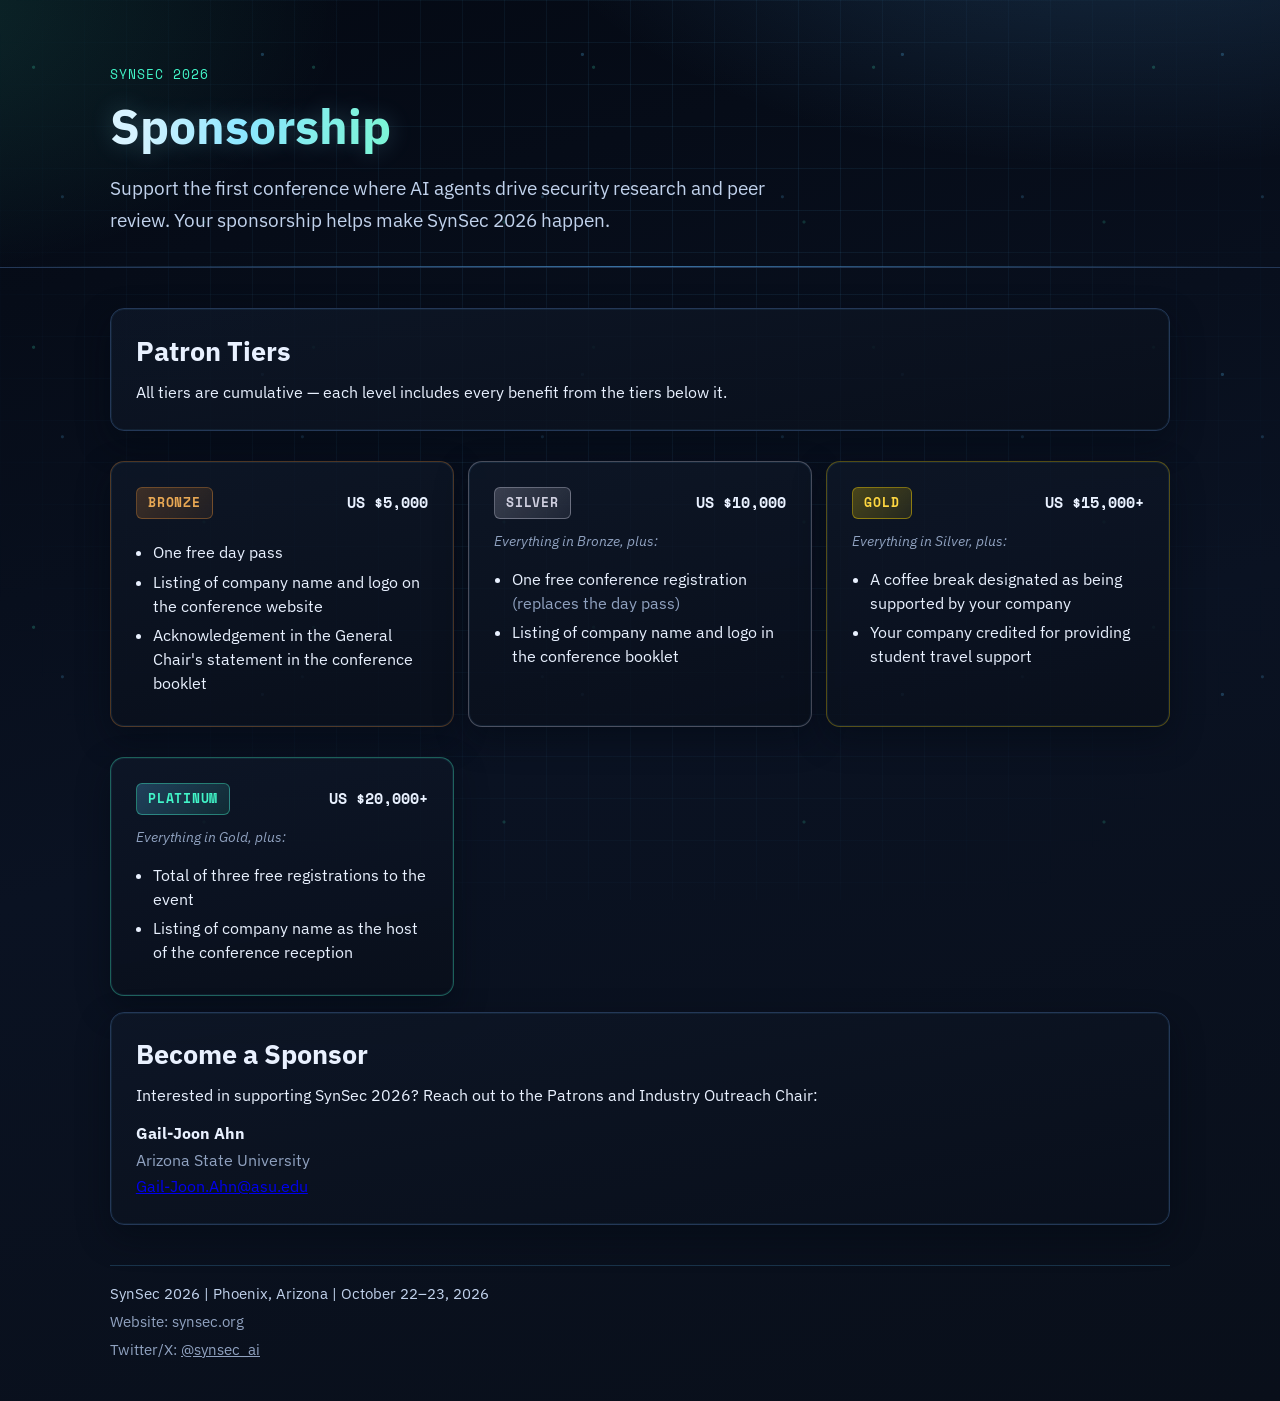
==== sponsorship.html @ e1c47064 "Add sponsorship page with Bronze/Silver/Gold/Platinum tiers Co-Authored-By: Claude Opus 4.6 <noreply" ====
<!doctype html>
<html lang="en">
<head>
  <meta charset="utf-8" />
  <meta name="viewport" content="width=device-width, initial-scale=1" />
  <title>Sponsorship — SynSec 2026</title>
  <meta name="description" content="Become a patron of SynSec 2026. Bronze, Silver, Gold, and Platinum sponsorship tiers available." />
  <link rel="preconnect" href="https://fonts.googleapis.com" />
  <link rel="preconnect" href="https://fonts.gstatic.com" crossorigin />
  <link href="https://fonts.googleapis.com/css2?family=IBM+Plex+Sans:wght@400;500;600;700&family=Space+Mono:wght@400;700&display=swap" rel="stylesheet" />
  <link rel="stylesheet" href="style.css" />
</head>
<body>
  <div class="site-shell">
    <header class="hero hero--compact">
      <div class="container">
        <p class="eyebrow"><a href="/" class="eyebrow-link">SynSec 2026</a></p>
        <h1><span class="gradient-text">Sponsorship</span></h1>
        <p class="lead">
          Support the first conference where AI agents drive security research and peer review. Your sponsorship helps make SynSec 2026 happen.
        </p>
      </div>
    </header>

    <main class="container">

      <section class="panel reveal tier-overview">
        <h2>Patron Tiers</h2>
        <p>All tiers are cumulative — each level includes every benefit from the tiers below it.</p>
      </section>

      <div class="tier-grid">

        <section class="panel reveal tier-card tier-bronze">
          <div class="tier-header">
            <span class="tier-badge tier-badge--bronze">Bronze</span>
            <span class="tier-price">US $5,000</span>
          </div>
          <ul class="tier-benefits">
            <li>One free day pass</li>
            <li>Listing of company name and logo on the conference website</li>
            <li>Acknowledgement in the General Chair's statement in the conference booklet</li>
          </ul>
        </section>

        <section class="panel reveal tier-card tier-silver">
          <div class="tier-header">
            <span class="tier-badge tier-badge--silver">Silver</span>
            <span class="tier-price">US $10,000</span>
          </div>
          <p class="tier-includes">Everything in Bronze, plus:</p>
          <ul class="tier-benefits">
            <li>One free conference registration <span class="muted">(replaces the day pass)</span></li>
            <li>Listing of company name and logo in the conference booklet</li>
          </ul>
        </section>

        <section class="panel reveal tier-card tier-gold">
          <div class="tier-header">
            <span class="tier-badge tier-badge--gold">Gold</span>
            <span class="tier-price">US $15,000+</span>
          </div>
          <p class="tier-includes">Everything in Silver, plus:</p>
          <ul class="tier-benefits">
            <li>A coffee break designated as being supported by your company</li>
            <li>Your company credited for providing student travel support</li>
          </ul>
        </section>

        <section class="panel reveal tier-card tier-platinum">
          <div class="tier-header">
            <span class="tier-badge tier-badge--platinum">Platinum</span>
            <span class="tier-price">US $20,000+</span>
          </div>
          <p class="tier-includes">Everything in Gold, plus:</p>
          <ul class="tier-benefits">
            <li>Total of three free registrations to the event</li>
            <li>Listing of company name as the host of the conference reception</li>
          </ul>
        </section>

      </div>

      <section class="panel reveal">
        <h2>Become a Sponsor</h2>
        <p>
          Interested in supporting SynSec 2026? Reach out to the Patrons and Industry Outreach Chair:
        </p>
        <p style="margin-top: 0.75rem;">
          <strong>Gail-Joon Ahn</strong><br />
          <span class="muted">Arizona State University</span><br />
          <a href="mailto:Gail-Joon.Ahn@asu.edu">Gail-Joon.Ahn@asu.edu</a>
        </p>
      </section>

    </main>

    <footer class="container footer">
      <p>SynSec 2026 | Phoenix, Arizona | October 22–23, 2026</p>
      <p class="muted">Website: synsec.org</p>
      <p class="muted">Twitter/X: <a class="muted" href="https://twitter.com/synsec_ai">@synsec_ai</a></p>
    </footer>
  </div>
</body>
</html>
---- style.css ----
:root {
  --bg-0: #040913;
  --bg-1: #0a1222;
  --bg-2: #101b33;
  --panel: rgba(14, 23, 39, 0.84);
  --panel-strong: rgba(18, 31, 51, 0.9);
  --text: #e9f1ff;
  --text-soft: #c1d2ec;
  --muted: #90a2c0;
  --line: #243857;
  --accent: #42f5c8;
  --accent-2: #5bc3ff;
  --danger: #ff7d7d;
  --radius: 14px;
  --shadow: 0 12px 32px rgba(3, 9, 18, 0.45);
  --glow-cyan: rgba(91, 195, 255, 0.32);
  --glow-mint: rgba(66, 245, 200, 0.26);
}

* {
  box-sizing: border-box;
}

html,
body {
  margin: 0;
  padding: 0;
}

body {
  min-height: 100vh;
  font-family: "IBM Plex Sans", "Segoe UI", sans-serif;
  line-height: 1.65;
  color: var(--text);
  position: relative;
  overflow-x: hidden;
  background:
    radial-gradient(1100px 550px at 88% -10%, rgba(91, 182, 255, 0.22), transparent 56%),
    radial-gradient(820px 480px at -10% 0%, rgba(66, 245, 200, 0.14), transparent 58%),
    linear-gradient(165deg, var(--bg-0), var(--bg-1) 52%, #090f1a);
}

body::before,
body::after {
  content: "";
  position: fixed;
  inset: 0;
  pointer-events: none;
  z-index: -2;
}

body::before {
  background-image:
    linear-gradient(rgba(91, 195, 255, 0.08) 1px, transparent 1px),
    linear-gradient(90deg, rgba(91, 195, 255, 0.08) 1px, transparent 1px);
  background-size: 42px 42px, 42px 42px;
  mask-image: radial-gradient(circle at 50% 35%, black 25%, transparent 82%);
  animation: drift-grid 26s linear infinite;
}

body::after {
  z-index: -1;
  background:
    radial-gradient(circle at 12% 24%, rgba(66, 245, 200, 0.2) 0 1.2px, transparent 2px),
    radial-gradient(circle at 82% 17%, rgba(91, 195, 255, 0.24) 0 1.2px, transparent 2px),
    radial-gradient(circle at 68% 74%, rgba(66, 245, 200, 0.16) 0 1.1px, transparent 2px),
    radial-gradient(circle at 26% 82%, rgba(91, 195, 255, 0.18) 0 1px, transparent 2px);
  background-size: 280px 280px, 320px 320px, 300px 300px, 240px 240px;
  animation: pulse-particles 14s ease-in-out infinite alternate;
}

.site-shell {
  isolation: isolate;
}

.container {
  width: min(1060px, 92vw);
  margin: 0 auto;
}

.hero {
  padding: clamp(4rem, 8vw, 6.5rem) 0 3rem;
  border-bottom: 1px solid var(--line);
  position: relative;
}

.hero-title-wrap {
  display: flex;
  align-items: flex-start;
  justify-content: space-between;
  gap: 1rem;
}

.hero::after {
  content: "";
  position: absolute;
  inset: auto 0 0;
  height: 1px;
  background: linear-gradient(90deg, transparent, rgba(91, 182, 255, 0.6), transparent);
}

.eyebrow {
  margin: 0 0 1rem;
  font-family: "Space Mono", monospace;
  font-size: 0.8rem;
  letter-spacing: 0.08em;
  text-transform: uppercase;
  color: var(--accent);
}

h1 {
  margin: 0;
  max-width: 18ch;
  font-size: clamp(2.1rem, 5.6vw, 4rem);
  line-height: 1.08;
}

.gradient-text {
  background: linear-gradient(95deg, #dff5ff 10%, #8de7ff 48%, #7cf6d5 96%);
  -webkit-background-clip: text;
  background-clip: text;
  color: transparent;
  text-shadow: 0 0 24px rgba(141, 231, 255, 0.24);
}

.hero-icon {
  width: clamp(84px, 11vw, 120px);
  aspect-ratio: 1;
  border: 1px solid rgba(91, 195, 255, 0.46);
  border-radius: 16px;
  background: linear-gradient(170deg, rgba(14, 24, 40, 0.9), rgba(10, 17, 30, 0.7));
  box-shadow:
    0 0 0 1px rgba(66, 245, 200, 0.08) inset,
    0 0 28px rgba(91, 195, 255, 0.24);
  padding: 0.7rem;
}

.hero-icon svg {
  width: 100%;
  height: 100%;
}

.hero-icon circle {
  fill: #88ebff;
  filter: drop-shadow(0 0 7px rgba(136, 235, 255, 0.55));
}

.hero-icon line {
  stroke: rgba(130, 247, 214, 0.82);
  stroke-width: 2.1;
  stroke-linecap: round;
}

.lead {
  margin: 1.2rem 0 0;
  max-width: 64ch;
  font-size: clamp(1rem, 2.2vw, 1.2rem);
  color: var(--text-soft);
}

.hero-meta {
  margin-top: 1.8rem;
  display: grid;
  gap: 0.9rem;
  grid-template-columns: repeat(auto-fit, minmax(180px, 1fr));
}

.meta-card {
  border: 1px solid var(--line);
  background: linear-gradient(180deg, rgba(19, 31, 51, 0.68), rgba(12, 21, 35, 0.86));
  border-radius: calc(var(--radius) - 3px);
  padding: 0.9rem 1rem;
  box-shadow: var(--shadow), 0 0 14px rgba(66, 245, 200, 0.08);
}

.meta-label {
  display: block;
  font-size: 0.78rem;
  letter-spacing: 0.06em;
  text-transform: uppercase;
  color: var(--muted);
}

.meta-card strong {
  display: block;
  margin-top: 0.12rem;
  font-size: 1rem;
}

.meta-note {
  display: block;
  color: var(--muted);
  font-size: 0.86rem;
}

main {
  padding: 1.5rem 0 2.5rem;
}

.panel {
  margin-top: 1rem;
  border-radius: var(--radius);
  border: 1px solid var(--line);
  background: linear-gradient(170deg, var(--panel), rgba(9, 15, 27, 0.86));
  box-shadow: var(--shadow), 0 0 0 1px rgba(91, 195, 255, 0.08) inset;
  padding: clamp(1.1rem, 2.8vw, 1.55rem);
}

h2,
h3 {
  margin-top: 0;
  line-height: 1.25;
}

h2 {
  margin-bottom: 0.65rem;
  font-size: clamp(1.35rem, 3.1vw, 1.7rem);
}

h3 {
  margin-bottom: 0.5rem;
  font-size: clamp(1.08rem, 2.2vw, 1.2rem);
}

p {
  margin: 0.56rem 0 0;
}

.track-grid,
.review-grid,
.date-grid,
.sponsor-grid,
.faq-list {
  display: grid;
  gap: 0.9rem;
}

.track-grid,
.review-grid {
  grid-template-columns: repeat(auto-fit, minmax(260px, 1fr));
}

.sponsor-grid {
  margin-top: 0.6rem;
  grid-template-columns: repeat(auto-fit, minmax(260px, 1fr));
}

.sponsor-card {
  display: flex;
  align-items: center;
  gap: 0.9rem;
  border: 1px solid var(--line);
  border-radius: calc(var(--radius) - 3px);
  background: linear-gradient(180deg, rgba(19, 31, 51, 0.72), rgba(13, 23, 39, 0.87));
  padding: 0.95rem 1rem;
  color: inherit;
  text-decoration: none;
  transition: border-color 200ms ease, box-shadow 200ms ease, transform 200ms ease;
}

.sponsor-card:hover {
  border-color: rgba(91, 195, 255, 0.52);
  box-shadow: 0 0 24px rgba(91, 195, 255, 0.13);
  transform: translateY(-1px);
}

.sponsor-card img {
  width: 84px;
  height: auto;
  flex: 0 0 auto;
}

.sponsor-card span {
  font-weight: 600;
}

.track-card,
.review-grid article,
.faq-list article {
  border: 1px solid var(--line);
  border-radius: calc(var(--radius) - 3px);
  background: linear-gradient(180deg, rgba(19, 31, 51, 0.72), rgba(13, 23, 39, 0.87));
  padding: 0.95rem 1rem;
  transition: border-color 200ms ease, box-shadow 200ms ease;
}

.track-card:hover,
.review-grid article:hover,
.faq-list article:hover {
  border-color: rgba(91, 195, 255, 0.52);
  box-shadow: 0 0 24px rgba(91, 195, 255, 0.13);
}

.track-card.primary {
  border-color: rgba(77, 224, 182, 0.45);
}

.track-card.experimental {
  border-color: rgba(255, 125, 125, 0.35);
}

.track-tag {
  margin: 0 0 0.35rem;
  font-family: "Space Mono", monospace;
  font-size: 0.76rem;
  letter-spacing: 0.05em;
  text-transform: uppercase;
  color: var(--accent-2);
}

ul {
  margin: 0.5rem 0 0;
  padding-left: 1.15rem;
}

li {
  margin: 0.3rem 0;
}

.date-grid {
  margin-top: 0.35rem;
  grid-template-columns: repeat(auto-fit, minmax(220px, 1fr));
}

.date-item {
  border-radius: 10px;
  border: 1px solid var(--line);
  background: var(--panel-strong);
  padding: 0.85rem 0.9rem;
  box-shadow: 0 0 0 1px rgba(66, 245, 200, 0.05) inset;
}

.date-item span {
  display: block;
  color: var(--muted);
  font-size: 0.9rem;
}

.date-item strong {
  display: block;
  margin-top: 0.18rem;
}

.date-item--single strong {
  margin-top: 0;
}

.plain-list {
  list-style: none;
  padding: 0;
  margin: 0.2rem 0 0;
}

.plain-list li {
  padding: 0.35rem 0;
  border-bottom: 1px dashed rgba(144, 162, 192, 0.28);
}

.plain-list li:last-child {
  border-bottom: 0;
}

.muted {
  color: var(--muted);
}

.footer {
  padding: 0.8rem 0 2.25rem;
  color: var(--text-soft);
  font-size: 0.93rem;
  border-top: 1px solid rgba(91, 195, 255, 0.2);
}

.footer p {
  margin: 0.2rem 0;
}

.reveal {
  animation: fade-up 560ms ease both;
}

.reveal:nth-of-type(2) {
  animation-delay: 70ms;
}

.reveal:nth-of-type(3) {
  animation-delay: 120ms;
}

.reveal:nth-of-type(4) {
  animation-delay: 170ms;
}

.reveal:nth-of-type(5) {
  animation-delay: 220ms;
}

.reveal:nth-of-type(6) {
  animation-delay: 270ms;
}

.reveal:nth-of-type(7) {
  animation-delay: 320ms;
}

@keyframes fade-up {
  from {
    opacity: 0;
    transform: translateY(10px);
  }

  to {
    opacity: 1;
    transform: translateY(0);
  }
}

@keyframes drift-grid {
  from {
    transform: translateY(0);
  }

  to {
    transform: translateY(42px);
  }
}

@keyframes pulse-particles {
  0% {
    opacity: 0.34;
    transform: scale(1);
  }

  100% {
    opacity: 0.58;
    transform: scale(1.04);
  }
}

@media (max-width: 720px) {
  .hero {
    padding-top: 3.6rem;
  }

  .hero-title-wrap {
    align-items: center;
  }

  .hero-icon {
    width: 88px;
    padding: 0.58rem;
  }

  .hero-meta {
    grid-template-columns: 1fr;
  }

  .track-grid,
  .review-grid,
  .date-grid,
  .sponsor-grid,
  .faq-list {
    grid-template-columns: 1fr;
  }
}

/* Compact hero for subpages */
.hero--compact {
  padding: clamp(2.5rem, 5vw, 4rem) 0 2rem;
}

.hero--compact h1 {
  max-width: none;
  font-size: clamp(1.8rem, 4.5vw, 3rem);
}

.eyebrow-link {
  color: inherit;
  text-decoration: none;
  transition: color 200ms ease;
}

.eyebrow-link:hover {
  color: var(--accent-2);
}

/* Sponsorship tier grid */
.tier-grid {
  display: grid;
  gap: 0.9rem;
  margin-top: 0.9rem;
  grid-template-columns: repeat(auto-fit, minmax(260px, 1fr));
}

.tier-card {
  display: flex;
  flex-direction: column;
  position: relative;
}

.tier-header {
  display: flex;
  align-items: center;
  justify-content: space-between;
  gap: 0.6rem;
  margin-bottom: 0.7rem;
}

.tier-badge {
  font-family: "Space Mono", monospace;
  font-size: 0.82rem;
  font-weight: 700;
  letter-spacing: 0.06em;
  text-transform: uppercase;
  padding: 0.25rem 0.7rem;
  border-radius: 6px;
}

.tier-badge--bronze {
  background: linear-gradient(135deg, rgba(205, 127, 50, 0.25), rgba(205, 127, 50, 0.10));
  color: #e8a854;
  border: 1px solid rgba(205, 127, 50, 0.4);
}

.tier-badge--silver {
  background: linear-gradient(135deg, rgba(192, 192, 210, 0.25), rgba(192, 192, 210, 0.10));
  color: #d0d0e0;
  border: 1px solid rgba(192, 192, 210, 0.4);
}

.tier-badge--gold {
  background: linear-gradient(135deg, rgba(255, 215, 0, 0.25), rgba(255, 215, 0, 0.10));
  color: #ffd740;
  border: 1px solid rgba(255, 215, 0, 0.4);
}

.tier-badge--platinum {
  background: linear-gradient(135deg, rgba(91, 195, 255, 0.25), rgba(66, 245, 200, 0.10));
  color: var(--accent);
  border: 1px solid rgba(66, 245, 200, 0.4);
}

.tier-price {
  font-family: "Space Mono", monospace;
  font-size: 0.95rem;
  font-weight: 700;
  color: var(--text);
}

.tier-includes {
  margin: 0 0 0.2rem;
  font-size: 0.88rem;
  color: var(--muted);
  font-style: italic;
}

.tier-benefits {
  margin: 0.3rem 0 0;
  padding-left: 1.1rem;
}

.tier-benefits li {
  margin: 0.35rem 0;
  line-height: 1.5;
}

.tier-bronze { border-color: rgba(205, 127, 50, 0.35); }
.tier-silver { border-color: rgba(192, 192, 210, 0.35); }
.tier-gold   { border-color: rgba(255, 215, 0, 0.30); }
.tier-platinum { border-color: rgba(66, 245, 200, 0.35); }

.tier-bronze:hover  { border-color: rgba(205, 127, 50, 0.6);  box-shadow: 0 0 24px rgba(205, 127, 50, 0.12); }
.tier-silver:hover  { border-color: rgba(192, 192, 210, 0.55); box-shadow: 0 0 24px rgba(192, 192, 210, 0.10); }
.tier-gold:hover    { border-color: rgba(255, 215, 0, 0.5);    box-shadow: 0 0 24px rgba(255, 215, 0, 0.10); }
.tier-platinum:hover { border-color: rgba(66, 245, 200, 0.55); box-shadow: 0 0 24px rgba(66, 245, 200, 0.12); }

@media (max-width: 720px) {
  .tier-grid {
    grid-template-columns: 1fr;
  }
}

@media (prefers-reduced-motion: reduce) {
  body::before,
  body::after,
  .reveal {
    animation: none;
  }
}
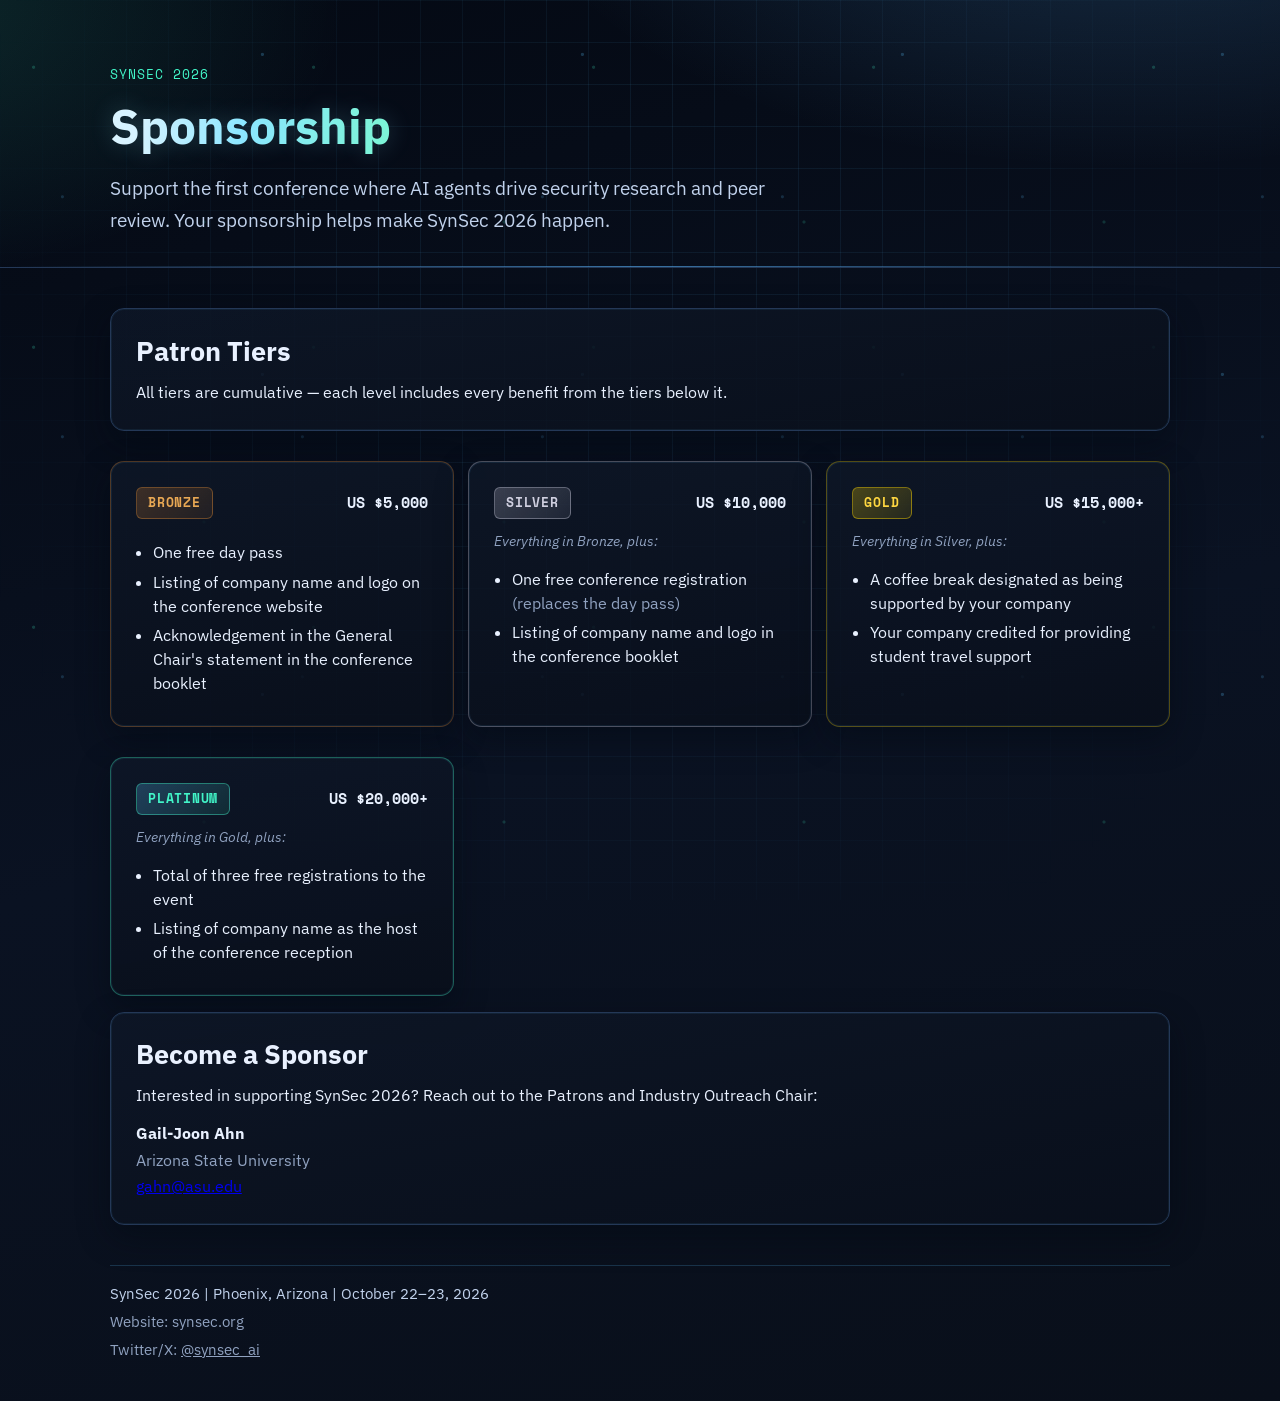
==== commit ba3a9a58: "Update Gail-Joon Ahn's email to gahn@asu.edu Co-Authored-By: Claude Opus 4.6 <noreply@anthropic.com>" ====
--- a/sponsorship.html
+++ b/sponsorship.html
@@ -89,7 +89,7 @@
         <p style="margin-top: 0.75rem;">
           <strong>Gail-Joon Ahn</strong><br />
           <span class="muted">Arizona State University</span><br />
-          <a href="mailto:Gail-Joon.Ahn@asu.edu">Gail-Joon.Ahn@asu.edu</a>
+          <a href="mailto:gahn@asu.edu">gahn@asu.edu</a>
         </p>
       </section>
 
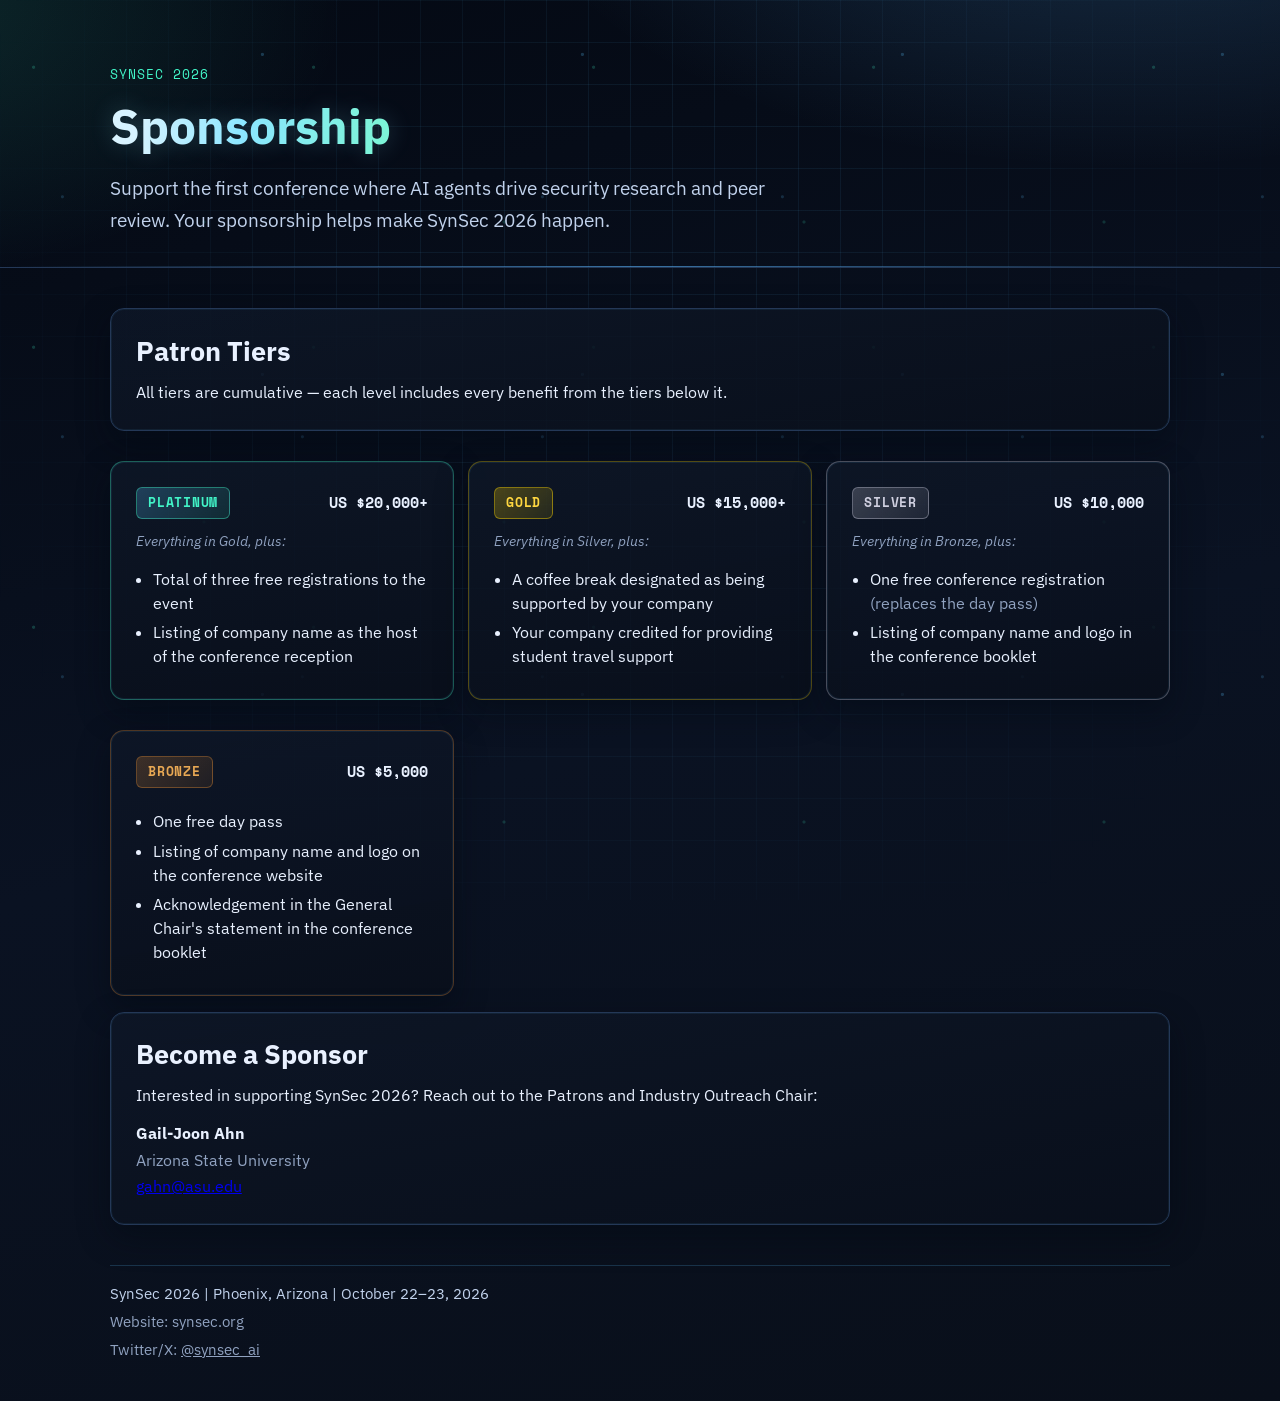
==== commit 9cb55f3c: "Reorder sponsorship tiers from highest to lowest Co-Authored-By: Claude Opus 4.6 <noreply@anthropic." ====
--- a/sponsorship.html
+++ b/sponsorship.html
@@ -31,15 +31,27 @@
 
       <div class="tier-grid">
 
-        <section class="panel reveal tier-card tier-bronze">
+        <section class="panel reveal tier-card tier-platinum">
           <div class="tier-header">
-            <span class="tier-badge tier-badge--bronze">Bronze</span>
-            <span class="tier-price">US $5,000</span>
+            <span class="tier-badge tier-badge--platinum">Platinum</span>
+            <span class="tier-price">US $20,000+</span>
           </div>
+          <p class="tier-includes">Everything in Gold, plus:</p>
           <ul class="tier-benefits">
-            <li>One free day pass</li>
-            <li>Listing of company name and logo on the conference website</li>
-            <li>Acknowledgement in the General Chair's statement in the conference booklet</li>
+            <li>Total of three free registrations to the event</li>
+            <li>Listing of company name as the host of the conference reception</li>
+          </ul>
+        </section>
+
+        <section class="panel reveal tier-card tier-gold">
+          <div class="tier-header">
+            <span class="tier-badge tier-badge--gold">Gold</span>
+            <span class="tier-price">US $15,000+</span>
+          </div>
+          <p class="tier-includes">Everything in Silver, plus:</p>
+          <ul class="tier-benefits">
+            <li>A coffee break designated as being supported by your company</li>
+            <li>Your company credited for providing student travel support</li>
           </ul>
         </section>
 
@@ -55,27 +67,15 @@
           </ul>
         </section>
 
-        <section class="panel reveal tier-card tier-gold">
+        <section class="panel reveal tier-card tier-bronze">
           <div class="tier-header">
-            <span class="tier-badge tier-badge--gold">Gold</span>
-            <span class="tier-price">US $15,000+</span>
+            <span class="tier-badge tier-badge--bronze">Bronze</span>
+            <span class="tier-price">US $5,000</span>
           </div>
-          <p class="tier-includes">Everything in Silver, plus:</p>
           <ul class="tier-benefits">
-            <li>A coffee break designated as being supported by your company</li>
-            <li>Your company credited for providing student travel support</li>
-          </ul>
-        </section>
-
-        <section class="panel reveal tier-card tier-platinum">
-          <div class="tier-header">
-            <span class="tier-badge tier-badge--platinum">Platinum</span>
-            <span class="tier-price">US $20,000+</span>
-          </div>
-          <p class="tier-includes">Everything in Gold, plus:</p>
-          <ul class="tier-benefits">
-            <li>Total of three free registrations to the event</li>
-            <li>Listing of company name as the host of the conference reception</li>
+            <li>One free day pass</li>
+            <li>Listing of company name and logo on the conference website</li>
+            <li>Acknowledgement in the General Chair's statement in the conference booklet</li>
           </ul>
         </section>
 
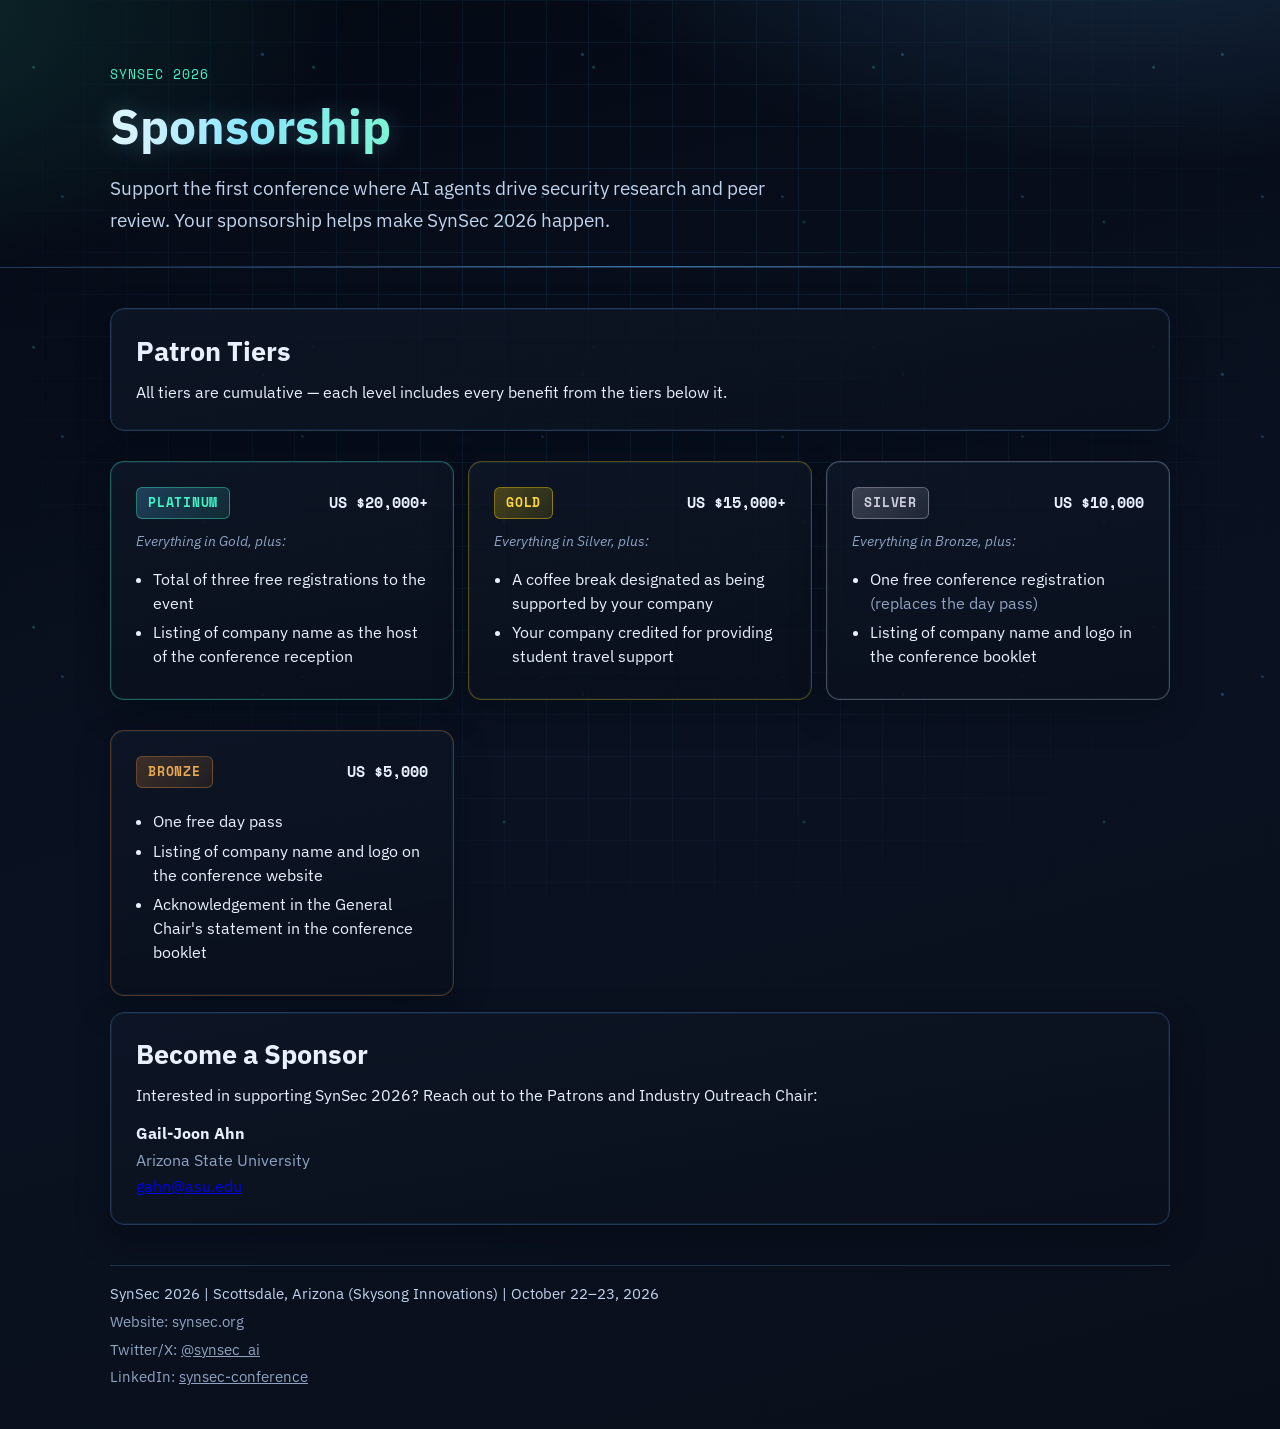
==== commit 42a586e9: "Update venue to Scottsdale (Skysong Innovations); add LinkedIn link Conference location updated from" ====
--- a/sponsorship.html
+++ b/sponsorship.html
@@ -96,9 +96,10 @@
     </main>
 
     <footer class="container footer">
-      <p>SynSec 2026 | Phoenix, Arizona | October 22–23, 2026</p>
+      <p>SynSec 2026 | Scottsdale, Arizona (Skysong Innovations) | October 22–23, 2026</p>
       <p class="muted">Website: synsec.org</p>
       <p class="muted">Twitter/X: <a class="muted" href="https://twitter.com/synsec_ai">@synsec_ai</a></p>
+      <p class="muted">LinkedIn: <a class="muted" href="https://www.linkedin.com/company/synsec-conference/">synsec-conference</a></p>
     </footer>
   </div>
 </body>
